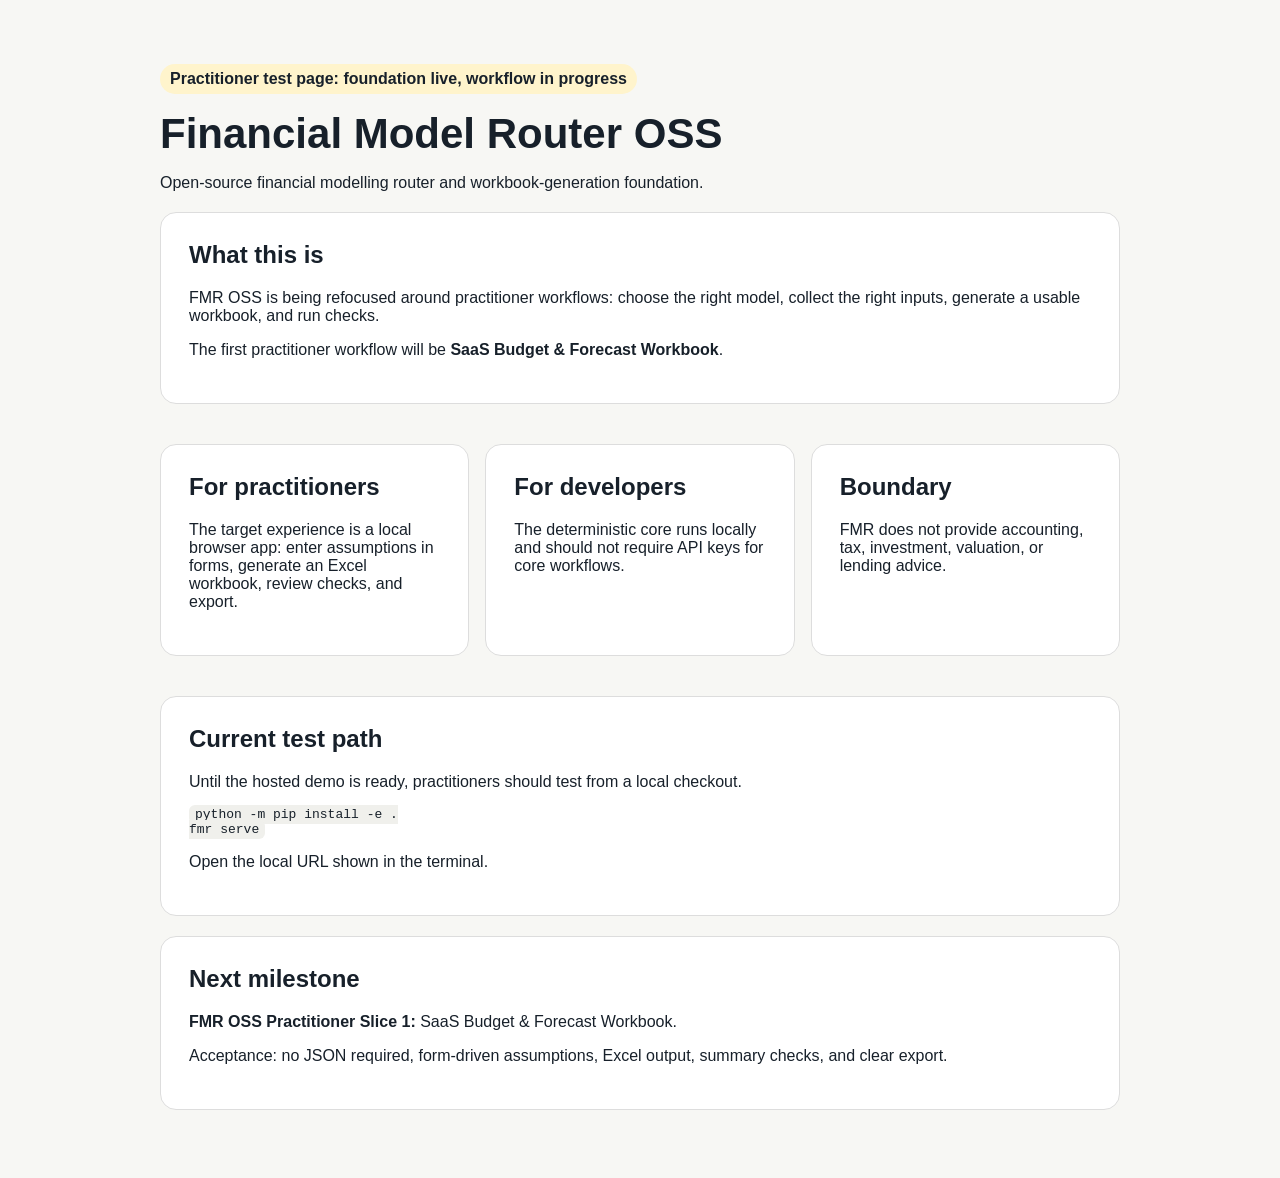
==== docs/index.html @ 0f9ee17d "Add GitHub Pages practitioner landing page" ====
<!doctype html>
<html lang="en">
<head>
  <meta charset="utf-8">
  <meta name="viewport" content="width=device-width, initial-scale=1">
  <title>Financial Model Router OSS</title>
  <style>
    body { font-family: Arial, sans-serif; margin: 0; background: #f7f7f4; color: #17202a; }
    main { max-width: 960px; margin: 0 auto; padding: 48px 24px; }
    .card { background: #fff; border: 1px solid #ddd; border-radius: 16px; padding: 28px; margin: 20px 0; }
    h1 { font-size: 42px; margin: 0 0 12px; }
    h2 { margin-top: 0; }
    code { background: #f0f0ec; padding: 2px 6px; border-radius: 6px; }
    .status { display: inline-block; padding: 6px 10px; border-radius: 999px; background: #fff4cc; font-weight: bold; }
    .grid { display: grid; grid-template-columns: repeat(auto-fit, minmax(240px, 1fr)); gap: 16px; }
    a { color: #0b5cad; }
  </style>
</head>
<body>
  <main>
    <p class="status">Practitioner test page: foundation live, workflow in progress</p>
    <h1>Financial Model Router OSS</h1>
    <p>Open-source financial modelling router and workbook-generation foundation.</p>

    <div class="card">
      <h2>What this is</h2>
      <p>FMR OSS is being refocused around practitioner workflows: choose the right model, collect the right inputs, generate a usable workbook, and run checks.</p>
      <p>The first practitioner workflow will be <strong>SaaS Budget &amp; Forecast Workbook</strong>.</p>
    </div>

    <div class="grid">
      <div class="card">
        <h2>For practitioners</h2>
        <p>The target experience is a local browser app: enter assumptions in forms, generate an Excel workbook, review checks, and export.</p>
      </div>
      <div class="card">
        <h2>For developers</h2>
        <p>The deterministic core runs locally and should not require API keys for core workflows.</p>
      </div>
      <div class="card">
        <h2>Boundary</h2>
        <p>FMR does not provide accounting, tax, investment, valuation, or lending advice.</p>
      </div>
    </div>

    <div class="card">
      <h2>Current test path</h2>
      <p>Until the hosted demo is ready, practitioners should test from a local checkout.</p>
      <pre><code>python -m pip install -e .
fmr serve</code></pre>
      <p>Open the local URL shown in the terminal.</p>
    </div>

    <div class="card">
      <h2>Next milestone</h2>
      <p><strong>FMR OSS Practitioner Slice 1:</strong> SaaS Budget &amp; Forecast Workbook.</p>
      <p>Acceptance: no JSON required, form-driven assumptions, Excel output, summary checks, and clear export.</p>
    </div>
  </main>
</body>
</html>
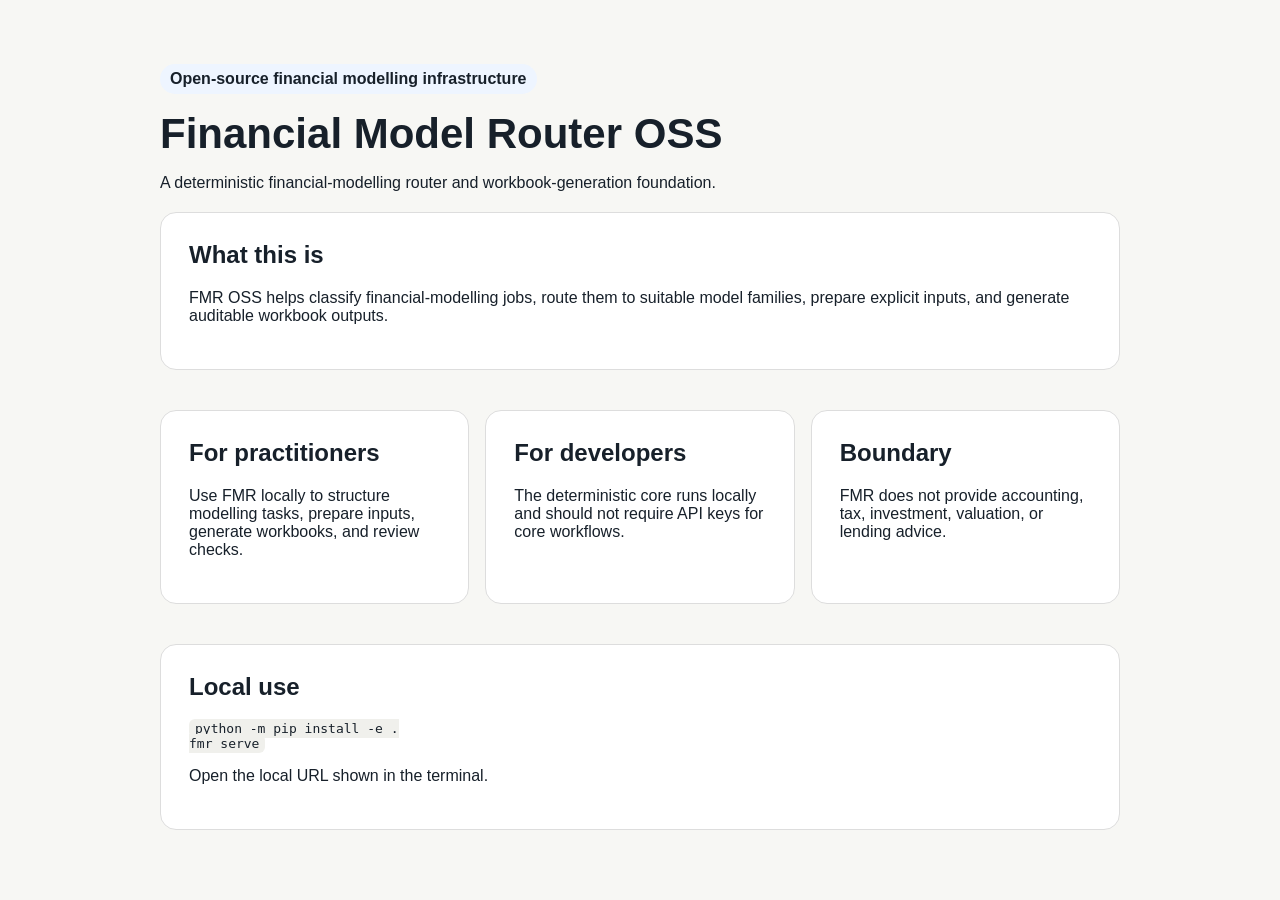
==== commit 3abe40ed: "Keep public page product-focused" ====
--- a/docs/index.html
+++ b/docs/index.html
@@ -11,27 +11,26 @@
     h1 { font-size: 42px; margin: 0 0 12px; }
     h2 { margin-top: 0; }
     code { background: #f0f0ec; padding: 2px 6px; border-radius: 6px; }
-    .status { display: inline-block; padding: 6px 10px; border-radius: 999px; background: #fff4cc; font-weight: bold; }
+    .status { display: inline-block; padding: 6px 10px; border-radius: 999px; background: #eef5ff; font-weight: bold; }
     .grid { display: grid; grid-template-columns: repeat(auto-fit, minmax(240px, 1fr)); gap: 16px; }
     a { color: #0b5cad; }
   </style>
 </head>
 <body>
   <main>
-    <p class="status">Practitioner test page: foundation live, workflow in progress</p>
+    <p class="status">Open-source financial modelling infrastructure</p>
     <h1>Financial Model Router OSS</h1>
-    <p>Open-source financial modelling router and workbook-generation foundation.</p>
+    <p>A deterministic financial-modelling router and workbook-generation foundation.</p>
 
     <div class="card">
       <h2>What this is</h2>
-      <p>FMR OSS is being refocused around practitioner workflows: choose the right model, collect the right inputs, generate a usable workbook, and run checks.</p>
-      <p>The first practitioner workflow will be <strong>SaaS Budget &amp; Forecast Workbook</strong>.</p>
+      <p>FMR OSS helps classify financial-modelling jobs, route them to suitable model families, prepare explicit inputs, and generate auditable workbook outputs.</p>
     </div>
 
     <div class="grid">
       <div class="card">
         <h2>For practitioners</h2>
-        <p>The target experience is a local browser app: enter assumptions in forms, generate an Excel workbook, review checks, and export.</p>
+        <p>Use FMR locally to structure modelling tasks, prepare inputs, generate workbooks, and review checks.</p>
       </div>
       <div class="card">
         <h2>For developers</h2>
@@ -44,18 +43,11 @@
     </div>
 
     <div class="card">
-      <h2>Current test path</h2>
-      <p>Until the hosted demo is ready, practitioners should test from a local checkout.</p>
+      <h2>Local use</h2>
       <pre><code>python -m pip install -e .
 fmr serve</code></pre>
       <p>Open the local URL shown in the terminal.</p>
     </div>
-
-    <div class="card">
-      <h2>Next milestone</h2>
-      <p><strong>FMR OSS Practitioner Slice 1:</strong> SaaS Budget &amp; Forecast Workbook.</p>
-      <p>Acceptance: no JSON required, form-driven assumptions, Excel output, summary checks, and clear export.</p>
-    </div>
   </main>
 </body>
 </html>
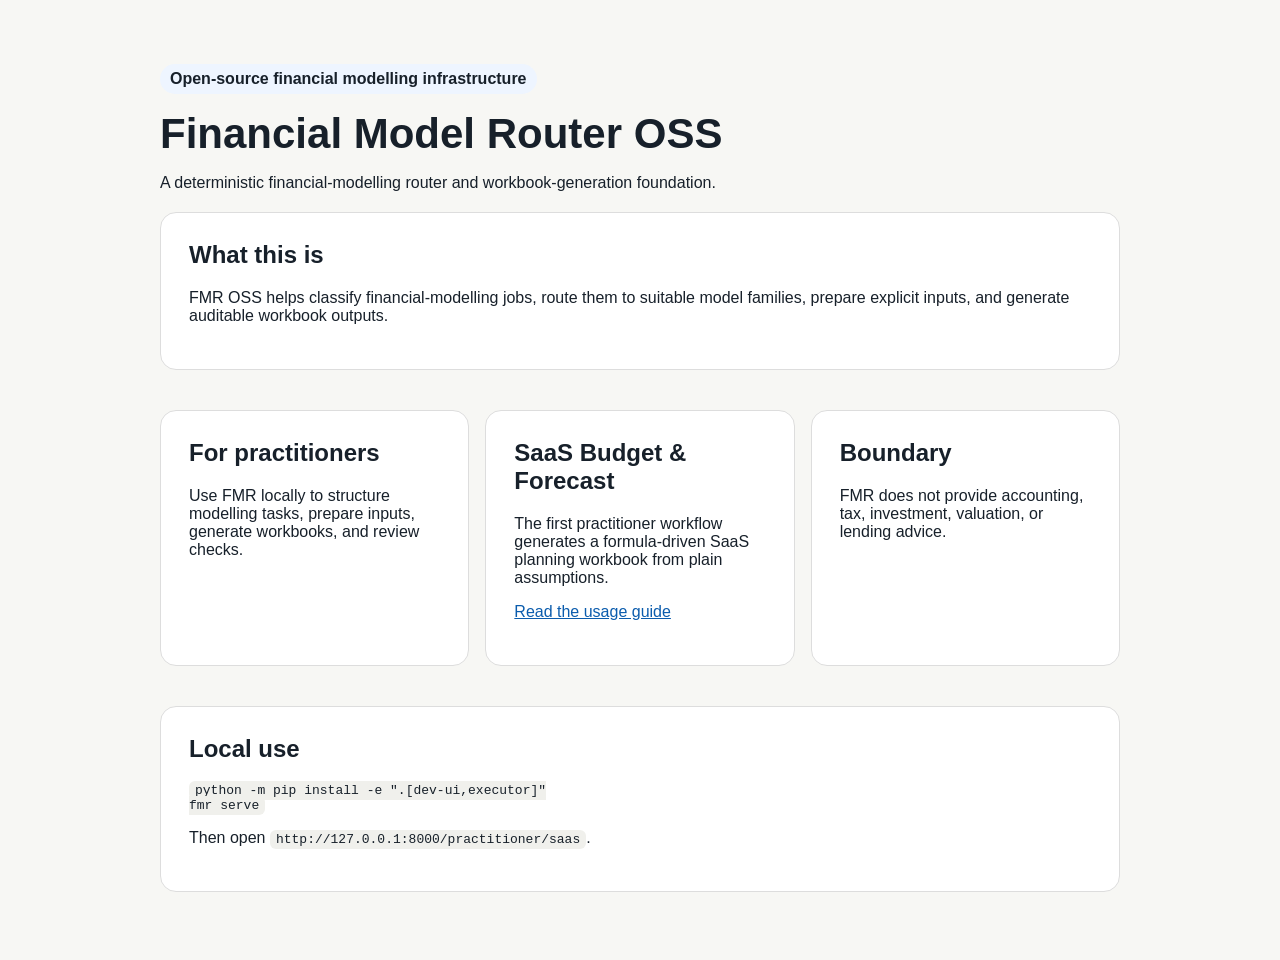
==== commit 36cd745a: "Expose SaaS practitioner workflow on Pages" ====
--- a/docs/index.html
+++ b/docs/index.html
@@ -33,8 +33,9 @@
         <p>Use FMR locally to structure modelling tasks, prepare inputs, generate workbooks, and review checks.</p>
       </div>
       <div class="card">
-        <h2>For developers</h2>
-        <p>The deterministic core runs locally and should not require API keys for core workflows.</p>
+        <h2>SaaS Budget & Forecast</h2>
+        <p>The first practitioner workflow generates a formula-driven SaaS planning workbook from plain assumptions.</p>
+        <p><a href="https://github.com/thedanieltan/financial-model-router-oss/blob/main/docs/practitioner-saas-budget.md">Read the usage guide</a></p>
       </div>
       <div class="card">
         <h2>Boundary</h2>
@@ -44,9 +45,9 @@
 
     <div class="card">
       <h2>Local use</h2>
-      <pre><code>python -m pip install -e .
+      <pre><code>python -m pip install -e ".[dev-ui,executor]"
 fmr serve</code></pre>
-      <p>Open the local URL shown in the terminal.</p>
+      <p>Then open <code>http://127.0.0.1:8000/practitioner/saas</code>.</p>
     </div>
   </main>
 </body>
